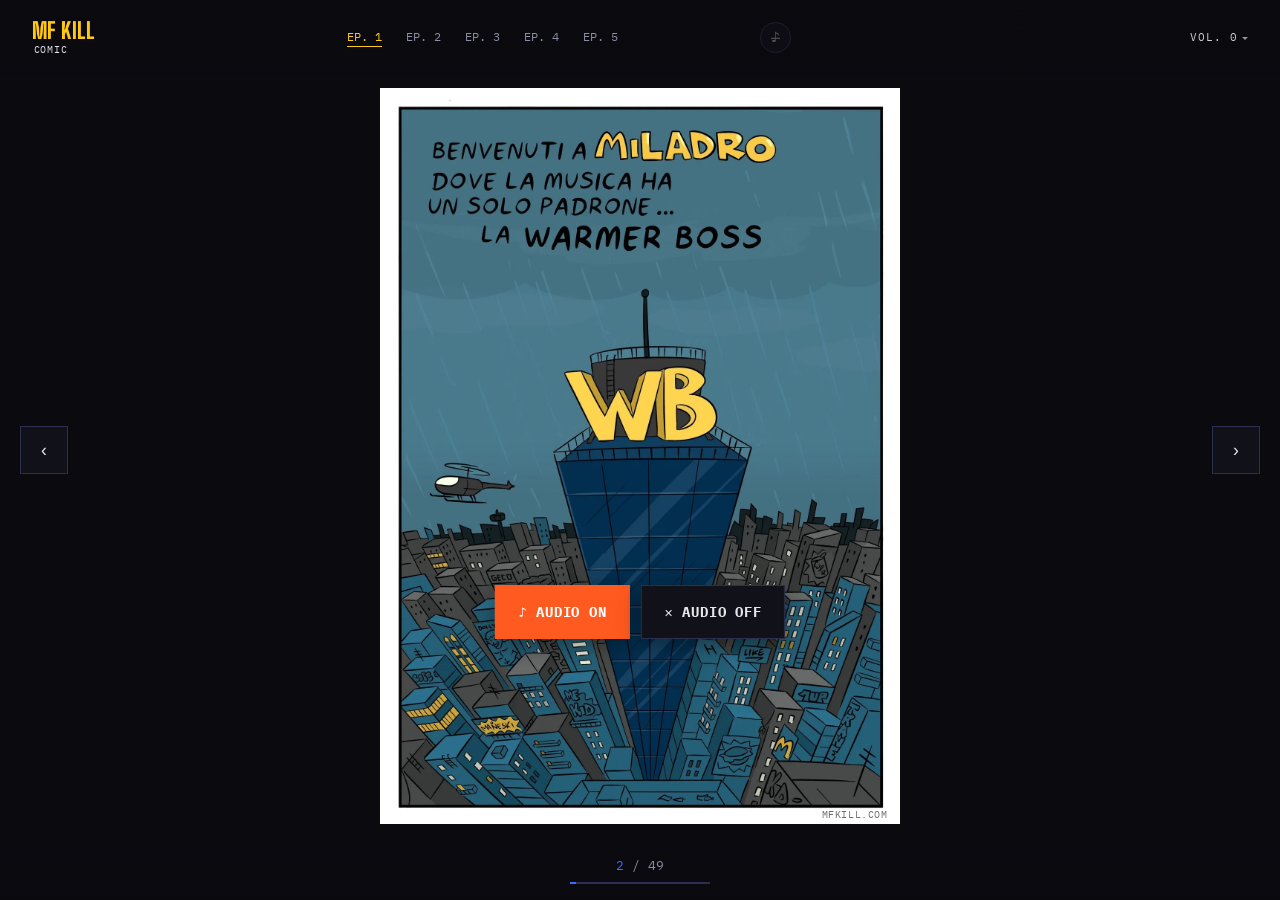
==== comic/vol0/index.html @ c5505d1c "Add files via upload" ====
<!DOCTYPE html>
<html lang="it">
<head>
<meta charset="UTF-8">
<meta name="viewport" content="width=device-width, initial-scale=1.0, viewport-fit=cover">
<title>MF KILL — Vol. 0</title>
<meta name="description" content="MF KILL — leggi gratis online il Volume 0 del fumetto. Scorri le tavole, episodio dopo episodio, con colonna sonora dedicata.">
<link rel="canonical" href="https://mfkill.com/comic/vol0/">

<meta property="og:type" content="website">
<meta property="og:site_name" content="MF KILL">
<meta property="og:title" content="MF KILL — Vol. 0">
<meta property="og:description" content="Leggi gratis online il Volume 0 del fumetto. Scorri le tavole, episodio dopo episodio, con colonna sonora dedicata.">
<meta property="og:image" content="https://mfkill.com/comic/og-image.jpg">
<meta property="og:image:width" content="1200">
<meta property="og:image:height" content="630">
<meta property="og:url" content="https://mfkill.com/comic/vol0/">
<meta name="twitter:card" content="summary_large_image">
<meta name="twitter:title" content="MF KILL — Vol. 0">
<meta name="twitter:description" content="Leggi gratis online il Volume 0 del fumetto.">
<meta name="twitter:image" content="https://mfkill.com/comic/og-image.jpg">

<link rel="icon" href="../favicon.ico" sizes="any">
<link rel="icon" type="image/png" href="../favicon-32.png" sizes="32x32">
<link rel="apple-touch-icon" href="../apple-touch-icon.png">
<meta name="theme-color" content="#0A0A0F">

<link rel="preconnect" href="https://fonts.googleapis.com">
<link rel="preconnect" href="https://fonts.gstatic.com" crossorigin>
<link href="https://fonts.googleapis.com/css2?family=Big+Shoulders+Display:wght@600;800&family=IBM+Plex+Mono:wght@400;500;700&family=Inter:wght@400;500&display=swap" rel="stylesheet">
<link rel="stylesheet" href="../reader.css">
</head>
<body>
<noscript>
  <div style="max-width:32rem;margin:4rem auto;padding:1.5rem;font-family:sans-serif;color:#E7E6EA;background:#111119;border:1px solid #2B3050;text-align:center;">
    MF KILL è un fumetto interattivo e richiede JavaScript per essere letto. Attivalo dalle impostazioni del browser per continuare.
  </div>
</noscript>

<div class="top-bar">
  <a class="brand-block" href="../../">
    <span class="wordmark">MF KILL</span>
    <span class="category">comic</span>
  </a>
  <nav class="episode-nav" id="episode-nav"></nav>
  <button class="sound-toggle-btn" id="sound-toggle-btn" aria-label="Attiva o disattiva l'audio" title="Audio">♪</button>
  <div class="volume-tag" id="volume-tag"></div>
</div>

<button class="arrow-btn prev" id="btn-prev" aria-label="Pagina precedente">‹</button>
<div class="reader-scroll" id="reader-scroll"></div>
<button class="arrow-btn next" id="btn-next" aria-label="Pagina successiva">›</button>

<div class="reader-hud">
  <div class="counter"><span class="current" id="hud-current">1</span> / <span id="hud-total">49</span></div>
  <div class="progress-track"><div class="progress-fill" id="hud-fill"></div></div>
</div>

<script src="../manifest.js"></script>
<script src="../gate.js"></script>
<script>
  // Pagina globale di apertura predefinita per QUESTO volume: calcolata
  // sommando le pagine di tutti gli episodi che vengono prima nel manifest,
  // così non va mai aggiornata a mano quando cambi l'ordine di volumi o
  // episodi. Se il primo episodio del volume ha una copertina
  // (coverPages in manifest.js), l'apertura la salta e mostra subito la
  // prima tavola numerata — la copertina resta comunque raggiungibile
  // scorrendo indietro.
  const ENTRY_PAGE = (function () {
    let cursor = 1;
    for (const ep of EPISODES) {
      if (ep.volume === "vol0") return cursor + (ep.coverPages || 0);
      cursor += ep.pages;
    }
    return 1;
  })();
</script>
<script src="../reader.js"></script>

<!-- Cloudflare Web Analytics --><script type='module' src='https://static.cloudflareinsights.com/beacon.min.js' data-cf-beacon='{"token": "44621508a9294d1ea696bdd8168d1451"}'></script><!-- End Cloudflare Web Analytics -->
</body>
</html>
---- comic/reader.css ----
/* Stile condiviso del lettore — usato da ogni cartella volX/. Modificare
   qui cambia l'aspetto in TUTTI i volumi contemporaneamente. */

:root {
  --void: #0A0A0F;
  --void-soft: #111119;
  --cobalt: #1D3FE0;
  --cobalt-bright: #3D6BFF;
  --yellow: #FFC814;
  --signal: #FF5A1F;
  --paper: #ECE7DC;
  --ink: #16161A;
  --line: #2B3050;
  --line-soft: rgba(43, 48, 80, 0.5);
  --text: #E7E6EA;
  --text-dim: #8B8FA3;
}

* { box-sizing: border-box; margin: 0; padding: 0; }
html, body { height: 100%; overscroll-behavior: none; }
body {
  background: var(--void);
  color: var(--text);
  font-family: 'Inter', sans-serif;
  overflow: hidden;
}
::selection { background: var(--signal); color: var(--void); }

/* Nasconde visivamente un testo mantenendolo leggibile dagli screen
   reader — usata per la label del campo email della tendina (il
   placeholder da solo non è una label accessibile). */
.sr-only {
  position: absolute;
  width: 1px; height: 1px;
  padding: 0; margin: -1px;
  overflow: hidden;
  clip: rect(0, 0, 0, 0);
  white-space: nowrap;
  border: 0;
}

/* ---------- Top bar: logo + episodi ---------- */

.top-bar {
  position: fixed;
  top: 0; left: 0; right: 0;
  z-index: 100;
  display: grid;
  grid-template-columns: 1fr auto 1fr 1fr;
  align-items: center;
  padding: 1.25rem 2rem;
  padding-top: calc(1.25rem + env(safe-area-inset-top));
  background: linear-gradient(to bottom, rgba(10,10,15,0.95), rgba(10,10,15,0));
  pointer-events: none;
}
.top-bar * { pointer-events: auto; }

.brand-block {
  grid-column: 1;
  justify-self: start;
  display: flex;
  flex-direction: column;
  gap: 0.15rem;
  text-decoration: none;
  line-height: 1;
  padding-right: 1rem;
}
.wordmark {
  font-family: 'Big Shoulders Display', sans-serif;
  font-weight: 800;
  font-size: 1.4rem;
  letter-spacing: 0.02em;
  color: var(--yellow);
  white-space: nowrap;
}
.category {
  font-family: 'IBM Plex Mono', monospace;
  font-size: 0.62rem;
  letter-spacing: 0.08em;
  color: var(--text);
  text-transform: uppercase;
  padding-left: 0.1rem;
}

.episode-nav {
  grid-column: 2;
  justify-self: center;
  display: flex;
  gap: 1.5rem;
  font-family: 'IBM Plex Mono', monospace;
  font-size: 0.78rem;
  transition: opacity 0.15s ease;
}
.episode-nav button {
  font: inherit;
  background: none;
  border: none;
  border-bottom: 1px solid transparent;
  padding: 0 0 2px;
  color: var(--text-dim);
  text-decoration: none;
  cursor: pointer;
  -webkit-tap-highlight-color: transparent;
  transition: color 0.15s, border-color 0.15s;
}
.episode-nav button:hover { color: var(--text); }
.episode-nav button.current {
  color: var(--yellow);
  border-color: var(--yellow);
}

/* Tastino audio fisso: sempre visibile di fianco all'etichetta del
   volume, indipendente dalla tendina iniziale ON/OFF — permette di
   riattivare o silenziare in qualsiasi momento della lettura. */
.sound-toggle-btn {
  grid-column: 3;
  justify-self: center;
  width: 1.9rem;
  height: 1.9rem;
  display: flex;
  align-items: center;
  justify-content: center;
  border-radius: 50%;
  border: 1px solid var(--line);
  background: var(--void-soft);
  color: var(--text);
  font-size: 0.85rem;
  cursor: pointer;
  transition: opacity 0.15s, border-color 0.15s, color 0.15s;
}
.sound-toggle-btn:hover { border-color: var(--text-dim); }
.sound-toggle-btn.muted {
  color: var(--text-dim);
  opacity: 0.55;
}

/* Etichetta del volume corrente: dato secondario, discreto — cambia da
   sola (stessa logica della barra episodi) quando si passa al volume
   successivo. Specchia il logo sull'altro lato della barra. */
.volume-tag {
  grid-column: 4;
  justify-self: end;
  position: relative;
  font-family: 'IBM Plex Mono', monospace;
  font-size: 0.68rem;
  letter-spacing: 0.08em;
  color: var(--text-dim);
  opacity: 0.45;
  white-space: nowrap;
}

/* Quando ci sono più volumi, l'etichetta diventa un piccolo selettore —
   più visibile del semplice dato informativo, per far capire che si può
   toccare: bianco pieno invece del grigio discreto di default. */
.volume-tag.clickable {
  cursor: pointer;
  color: var(--text);
  opacity: 0.9;
  transition: opacity 0.15s;
}
.volume-tag.clickable:hover,
.volume-tag.clickable:focus-visible { opacity: 1; }
.volume-tag.clickable::after {
  content: "";
  display: inline-block;
  margin-left: 0.4em;
  border: 3px solid transparent;
  border-top-color: currentColor;
  opacity: 0.7;
  vertical-align: middle;
  transform: translateY(1px);
}

.volume-menu {
  position: absolute;
  top: calc(100% + 0.6rem);
  right: 0;
  display: flex;
  flex-direction: column;
  min-width: 6.5rem;
  background: var(--void-soft);
  border: 1px solid var(--line);
  opacity: 0;
  transform: translateY(-4px);
  pointer-events: none;
  transition: opacity 0.15s ease, transform 0.15s ease;
  z-index: 110;
}
.volume-menu.open {
  opacity: 1;
  transform: translateY(0);
  pointer-events: auto;
}
.volume-menu button {
  font-family: 'IBM Plex Mono', monospace;
  font-size: 0.72rem;
  letter-spacing: 0.06em;
  text-align: left;
  padding: 0.6rem 0.85rem;
  background: transparent;
  border: none;
  border-bottom: 1px solid var(--line-soft);
  color: var(--text-dim);
  cursor: pointer;
  -webkit-tap-highlight-color: transparent;
  transition: color 0.15s, background 0.15s;
}
.volume-menu button:last-child { border-bottom: none; }
.volume-menu button:hover { color: var(--text); background: rgba(255,255,255,0.04); }
.volume-menu button.current { color: var(--yellow); }

@media (max-width: 640px) {
  .top-bar { padding-left: 1.25rem; padding-right: 1.25rem; }
  .wordmark { font-size: 1.05rem; }
  .category { font-size: 0.56rem; }
  .episode-nav { gap: 0.65rem; font-size: 0.66rem; }
  .volume-tag { font-size: 0.58rem; }
}
@media (max-width: 380px) {
  .episode-nav { gap: 0.45rem; font-size: 0.6rem; }
  .volume-tag { display: none; } /* su schermi molto stretti lascia spazio a logo + episodi */
}

/* ---------- Reader: striscia orizzontale a scorrimento con snap ---------- */

.reader-scroll {
  position: fixed;
  inset: 0;
  display: flex;
  overflow-x: auto;
  overflow-y: hidden;
  scroll-snap-type: x mandatory;
  -webkit-overflow-scrolling: touch;
  scrollbar-width: none;
}
.reader-scroll::-webkit-scrollbar { display: none; }

.page-slide {
  flex: 0 0 100%;
  scroll-snap-align: center;
  scroll-snap-stop: always;
  display: flex;
  align-items: center;
  justify-content: center;
  padding: 5.5rem 1.1rem 4.75rem;
}

/* Le tavole sono tutte 1400×1980px (stesso rapporto): fissando questo
   stesso rapporto sulla page-card, il suo riquadro combacia sempre
   esattamente con l'immagine visibile, senza bande vuote ai lati
   quando è l'altezza dello schermo a essere il vincolo (finestre
   larghe e basse) — così il watermark, agganciato all'angolo della
   page-card, cade sempre dentro al bordo bianco della tavola e mai
   fuori. */
.page-card {
  position: relative;
  width: min(720px, 100%, calc((100vh - 10.25rem) * 1400 / 1980));
  /* 100dvh invece di 100vh su chi lo supporta: su Safari iOS 100vh conta
     l'altezza "con la barra degli indirizzi nascosta", quindi sballa la
     misura finché non scorri — dvh segue l'altezza visibile reale. Se il
     browser non conosce dvh scarta la riga e resta quella sopra. */
  width: min(720px, 100%, calc((100dvh - 10.25rem) * 1400 / 1980));
  aspect-ratio: 1400 / 1980;
  background: transparent;
}
.page-card img {
  display: block;
  width: 100%;
  height: 100%;
  object-fit: contain;
  user-select: none;
  -webkit-user-drag: none;
  pointer-events: none;
}
/* Watermark discreto: dissuade la ricondivisione senza disturbare la
   lettura — piccolo, nero, semi-trasparente. Posizionato a distanza
   fissa dall'angolo in basso a destra della page-card (non in
   percentuale): resta sempre nello stesso identico punto tavola dopo
   tavola, appoggiato sul bordo bianco. */
.page-card .page-watermark {
  position: absolute;
  bottom: 0.2rem;
  right: 0.8rem;
  font-family: 'IBM Plex Mono', monospace;
  font-size: 0.6rem;
  letter-spacing: 0.06em;
  text-transform: uppercase;
  color: #0A0A0A;
  opacity: 0.6;
  pointer-events: none;
  user-select: none;
}
@media (max-width: 480px) {
  .page-card .page-watermark { font-size: 0.52rem; bottom: 0.15rem; right: 0.6rem; }
}

.page-card .placeholder {
  aspect-ratio: 3 / 4.4;
  display: flex;
  flex-direction: column;
  align-items: center;
  justify-content: center;
  gap: 0.6rem;
  background: var(--paper);
  color: var(--ink);
  font-family: 'IBM Plex Mono', monospace;
  font-size: 0.8rem;
  text-align: center;
  padding: 2rem;
}
.page-card .placeholder strong {
  font-family: 'Big Shoulders Display', sans-serif;
  font-weight: 800;
  font-size: 1.8rem;
  color: var(--ink);
}

/* Frecce: solo su dispositivi con puntatore preciso (mouse/trackpad).
   Su touch lo swipe basta, come nell'app Foto. */
.arrow-btn {
  position: fixed;
  top: 50%;
  transform: translateY(-50%);
  width: 3rem; height: 3rem;
  border: 1px solid var(--line);
  background: var(--void-soft);
  color: var(--text);
  display: flex;
  align-items: center;
  justify-content: center;
  cursor: pointer;
  z-index: 60;
  font-size: 1.1rem;
  transition: border-color 0.15s, color 0.15s, opacity 0.15s;
}
.arrow-btn:hover { border-color: var(--signal); color: var(--signal); }
.arrow-btn.prev { left: 1.25rem; }
.arrow-btn.next { right: 1.25rem; }
.arrow-btn:disabled { opacity: 0.2; cursor: default; }
.arrow-btn:disabled:hover { border-color: var(--line); color: var(--text); }

@media (pointer: coarse) {
  .arrow-btn { display: none; }
}

.reader-hud {
  position: fixed;
  bottom: 0; left: 0; right: 0;
  z-index: 50;
  display: flex;
  flex-direction: column;
  align-items: center;
  gap: 0.5rem;
  padding: 1rem;
  padding-bottom: calc(1rem + env(safe-area-inset-bottom));
  background: linear-gradient(to top, rgba(10,10,15,0.95), rgba(10,10,15,0));
  font-family: 'IBM Plex Mono', monospace;
  font-size: 0.8rem;
  color: var(--text-dim);
  pointer-events: none;
}
.counter { min-width: 5.5rem; text-align: center; }
.counter .current { color: var(--cobalt-bright); }
.progress-track {
  width: 140px;
  height: 2px;
  background: var(--line);
  position: relative;
}
.progress-fill {
  position: absolute;
  top: 0; left: 0; bottom: 0;
  background: var(--cobalt-bright);
  width: 2%;
  transition: width 0.15s ease;
}

/* ---------- Scelta colonna sonora: due tasti (ON/OFF) affiancati, grandi,
   all'altezza del pollice (comodo da toccare tenendo il telefono con una
   mano), centrati sullo schermo — non un'icona piccola in un angolo.
   Compaiono insieme all'apertura, e con un tap su uno dei due spariscono
   entrambi per sempre: da quel momento la scelta vale per tutta la
   lettura (se ON, il sottofondo cambia da solo passando da un episodio
   all'altro). Spenti di default perché i browser bloccano comunque
   l'audio automatico. ---------- */
.sound-prompt {
  position: fixed;
  left: 50%;
  bottom: 29%;
  transform: translate(-50%, 0);
  z-index: 90;
  display: flex;
  gap: 0.7rem;
  opacity: 1;
  transition: opacity 0.35s ease, transform 0.35s ease;
}
.sound-prompt.dismissed {
  opacity: 0;
  transform: translate(-50%, 8px);
  pointer-events: none;
}
.sound-choice {
  display: flex;
  align-items: center;
  gap: 0.55rem;
  font-family: 'IBM Plex Mono', monospace;
  font-weight: 700;
  font-size: 0.85rem;
  letter-spacing: 0.06em;
  padding: 1.05rem 1.4rem;
  cursor: pointer;
  -webkit-tap-highlight-color: transparent;
  box-shadow: 0 6px 24px rgba(0,0,0,0.4);
  transition: background 0.15s, border-color 0.15s;
}
.sound-choice span { font-size: 0.85rem; font-weight: 700; }
.sound-choice.on {
  color: #FFFFFF;
  background: var(--signal);
  border: 1px solid var(--signal);
}
.sound-choice.on:hover { background: #ff7440; border-color: #ff7440; }
.sound-choice.off {
  color: var(--text);
  background: var(--void-soft);
  border: 1px solid var(--line);
}
.sound-choice.off:hover { border-color: var(--text-dim); }
@media (max-width: 480px) {
  .sound-prompt { bottom: 27%; gap: 0.5rem; }
  .sound-choice { font-size: 0.74rem; padding: 0.9rem 1.05rem; }
  .sound-choice span { font-size: 0.74rem; }
}
@media (max-width: 360px) {
  .sound-choice span { display: none; } /* resta solo l'icona, per stare affiancati anche su schermi stretti */
}

/* ---------- Tendina di iscrizione (gate email dopo Ep.4) ---------- */

.gate-overlay {
  position: fixed;
  inset: 0;
  z-index: 300;
  display: flex;
  align-items: center;
  justify-content: center;
  padding: 1.5rem;
  background: rgba(10, 10, 15, 0.88);
  backdrop-filter: blur(6px);
  -webkit-backdrop-filter: blur(6px);
  opacity: 0;
  pointer-events: none;
  transition: opacity 0.25s ease;
}
.gate-overlay.visible {
  opacity: 1;
  pointer-events: auto;
}

.gate-card {
  position: relative;
  width: 100%;
  max-width: 400px;
  background: var(--void-soft);
  border: 1px solid var(--line);
  border-top: 3px solid var(--signal);
  padding: 2.75rem 2.25rem 2.25rem;
  transform: translateY(10px);
  transition: transform 0.25s ease;
}
.gate-overlay.visible .gate-card { transform: translateY(0); }

.gate-close {
  position: absolute;
  top: 1.1rem; right: 1.1rem;
  width: 2rem; height: 2rem;
  border: none;
  background: transparent;
  color: var(--text-dim);
  font-size: 1rem;
  cursor: pointer;
  display: flex;
  align-items: center;
  justify-content: center;
  transition: color 0.15s;
}
.gate-close:hover { color: var(--text); }

.gate-eyebrow {
  font-family: 'IBM Plex Mono', monospace;
  font-size: 0.68rem;
  letter-spacing: 0.08em;
  text-transform: uppercase;
  color: var(--signal);
  margin-bottom: 0.85rem;
}

.gate-title {
  font-family: 'Big Shoulders Display', sans-serif;
  font-weight: 800;
  font-size: 1.7rem;
  line-height: 1.08;
  color: var(--text);
  margin-bottom: 1rem;
  padding-right: 1.25rem;
}

.gate-body {
  font-family: 'Inter', sans-serif;
  font-size: 0.9rem;
  line-height: 1.6;
  color: var(--text-dim);
  margin-bottom: 1.85rem;
}

.gate-form {
  display: flex;
  flex-direction: column;
  gap: 0.65rem;
}
.gate-form input[type="email"] {
  font-family: 'Inter', sans-serif;
  font-size: 0.95rem;
  padding: 0.9rem 1rem;
  background: var(--void);
  border: 1px solid var(--line);
  color: var(--text);
  outline: none;
  transition: border-color 0.15s;
}
.gate-form input[type="email"]::placeholder { color: var(--text-dim); }
.gate-form input[type="email"]:focus { border-color: var(--signal); }

.gate-form button {
  font-family: 'IBM Plex Mono', monospace;
  font-size: 0.82rem;
  letter-spacing: 0.02em;
  font-weight: 500;
  padding: 0.95rem 1rem;
  background: var(--signal);
  border: 1px solid var(--signal);
  color: var(--void);
  cursor: pointer;
  transition: background 0.15s;
}
.gate-form button:hover { background: #ff7440; }
.gate-form button:disabled { opacity: 0.6; cursor: default; }

/* Secondario rispetto al form email (che è già il CTA principale): solo
   un piccolo link testuale, senza bordo/bottone, per non competere
   visivamente con "Continua a leggere". */
.gate-instagram {
  display: flex;
  align-items: center;
  justify-content: center;
  gap: 0.4rem;
  text-align: center;
  font-family: 'IBM Plex Mono', monospace;
  font-size: 0.7rem;
  letter-spacing: 0.04em;
  color: var(--text-dim);
  text-decoration: underline;
  text-underline-offset: 2px;
  padding: 0.4rem 0;
  margin-top: 0.6rem;
  transition: color 0.15s;
}
.gate-instagram:hover { color: var(--text); }
.gate-instagram-icon {
  width: 0.95rem;
  height: 0.95rem;
  flex-shrink: 0;
}

/* Niente opacity qui sopra: text-dim è già abbastanza discreto da solo —
   ridurne ancora la trasparenza scendeva sotto la soglia di contrasto
   leggibile (WCAG AA) su testo così piccolo. */
.gate-disclaimer {
  font-family: 'IBM Plex Mono', monospace;
  font-size: 0.66rem;
  color: var(--text-dim);
  margin-top: 1.25rem;
  text-align: center;
}

.gate-success {
  font-family: 'Inter', sans-serif;
  font-size: 0.92rem;
  color: var(--text);
  text-align: center;
  padding: 0.5rem 0 0.25rem;
  display: none;
}
.gate-success.visible { display: block; }
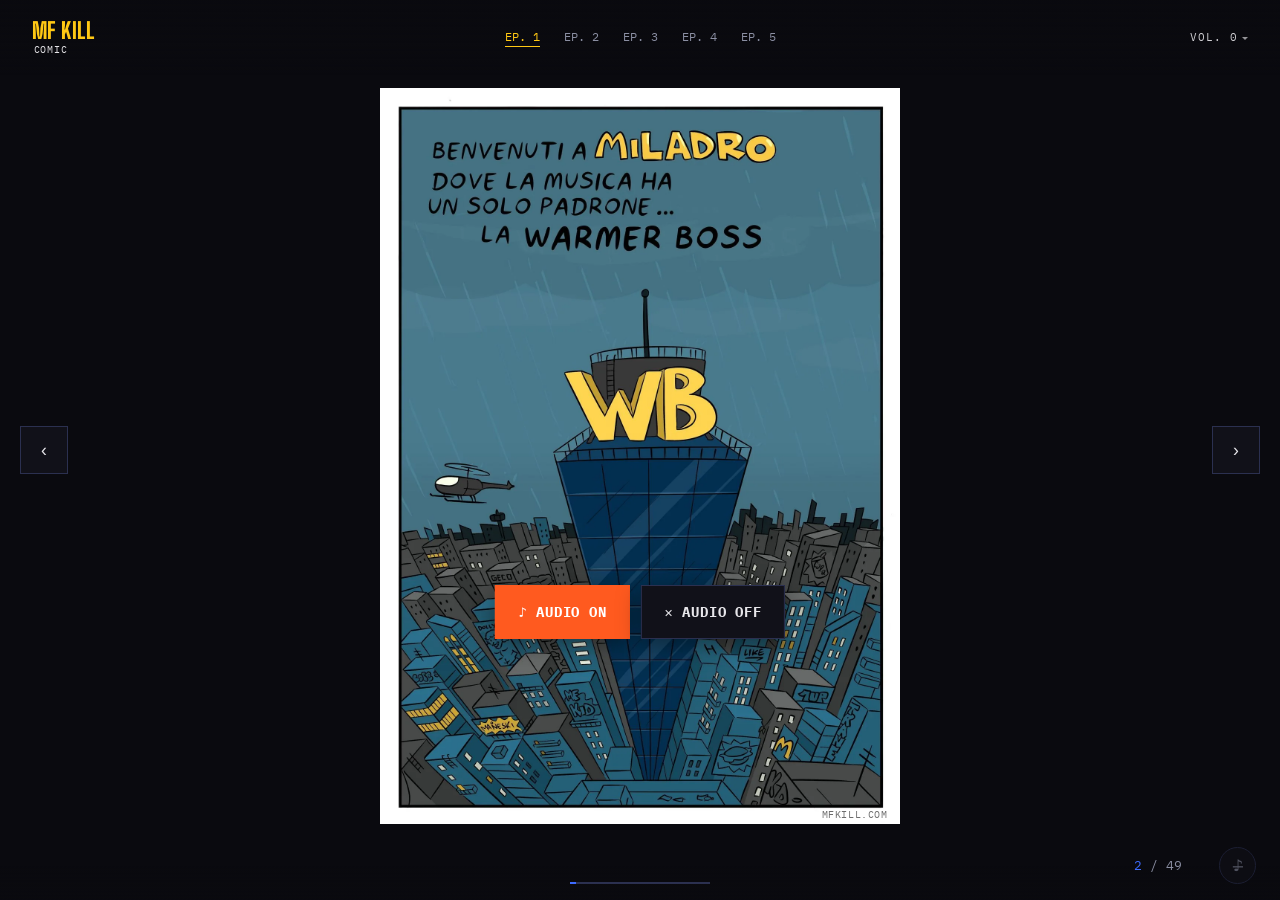
==== commit f07a6920: "Add sound toggle button and update HUD layout" ====
--- a/comic/vol0/index.html
+++ b/comic/vol0/index.html
@@ -43,7 +43,6 @@
     <span class="category">comic</span>
   </a>
   <nav class="episode-nav" id="episode-nav"></nav>
-  <button class="sound-toggle-btn" id="sound-toggle-btn" aria-label="Attiva o disattiva l'audio" title="Audio">♪</button>
   <div class="volume-tag" id="volume-tag"></div>
 </div>
 
@@ -52,8 +51,11 @@
 <button class="arrow-btn next" id="btn-next" aria-label="Pagina successiva">›</button>
 
 <div class="reader-hud">
-  <div class="counter"><span class="current" id="hud-current">1</span> / <span id="hud-total">49</span></div>
   <div class="progress-track"><div class="progress-fill" id="hud-fill"></div></div>
+  <div class="hud-corner">
+    <div class="counter"><span class="current" id="hud-current">1</span> / <span id="hud-total">49</span></div>
+    <button class="sound-toggle-btn" id="sound-toggle-btn" aria-label="Attiva o disattiva l'audio" title="Audio">♪</button>
+  </div>
 </div>
 
 <script src="../manifest.js"></script>
--- a/comic/reader.css
+++ b/comic/reader.css
@@ -46,7 +46,7 @@
   top: 0; left: 0; right: 0;
   z-index: 100;
   display: grid;
-  grid-template-columns: 1fr auto 1fr 1fr;
+  grid-template-columns: 1fr auto 1fr;
   align-items: center;
   padding: 1.25rem 2rem;
   padding-top: calc(1.25rem + env(safe-area-inset-top));
@@ -109,14 +109,14 @@
   border-color: var(--yellow);
 }
 
-/* Tastino audio fisso: sempre visibile di fianco all'etichetta del
-   volume, indipendente dalla tendina iniziale ON/OFF — permette di
-   riattivare o silenziare in qualsiasi momento della lettura. */
+/* Tastino audio: vive in basso a destra, di fianco al contatore pagine
+   (vedi .hud-corner più sotto) — sempre visibile, indipendente dalla
+   tendina iniziale ON/OFF, permette di riattivare o silenziare in
+   qualsiasi momento della lettura. */
 .sound-toggle-btn {
-  grid-column: 3;
-  justify-self: center;
-  width: 1.9rem;
-  height: 1.9rem;
+  width: 2.3rem;
+  height: 2.3rem;
+  flex-shrink: 0;
   display: flex;
   align-items: center;
   justify-content: center;
@@ -124,8 +124,9 @@
   border: 1px solid var(--line);
   background: var(--void-soft);
   color: var(--text);
-  font-size: 0.85rem;
-  cursor: pointer;
+  font-size: 1rem;
+  cursor: pointer;
+  pointer-events: auto;
   transition: opacity 0.15s, border-color 0.15s, color 0.15s;
 }
 .sound-toggle-btn:hover { border-color: var(--text-dim); }
@@ -138,7 +139,7 @@
    sola (stessa logica della barra episodi) quando si passa al volume
    successivo. Specchia il logo sull'altro lato della barra. */
 .volume-tag {
-  grid-column: 4;
+  grid-column: 3;
   justify-self: end;
   position: relative;
   font-family: 'IBM Plex Mono', monospace;
@@ -359,8 +360,6 @@
   color: var(--text-dim);
   pointer-events: none;
 }
-.counter { min-width: 5.5rem; text-align: center; }
-.counter .current { color: var(--cobalt-bright); }
 .progress-track {
   width: 140px;
   height: 2px;
@@ -374,6 +373,21 @@
   width: 2%;
   transition: width 0.15s ease;
 }
+
+/* Contatore pagine + tastino audio: gruppo affiancato, in basso a destra,
+   staccato dalla barra di avanzamento (che resta centrata) — abbastanza
+   distanziati tra loro da respirare, non stipati uno addosso all'altro. */
+.hud-corner {
+  position: absolute;
+  right: 1.5rem;
+  bottom: calc(1rem + env(safe-area-inset-bottom));
+  display: flex;
+  align-items: center;
+  gap: 1.1rem;
+  pointer-events: auto;
+}
+.counter { min-width: 5.5rem; text-align: center; }
+.counter .current { color: var(--cobalt-bright); }
 
 /* ---------- Scelta colonna sonora: due tasti (ON/OFF) affiancati, grandi,
    all'altezza del pollice (comodo da toccare tenendo il telefono con una
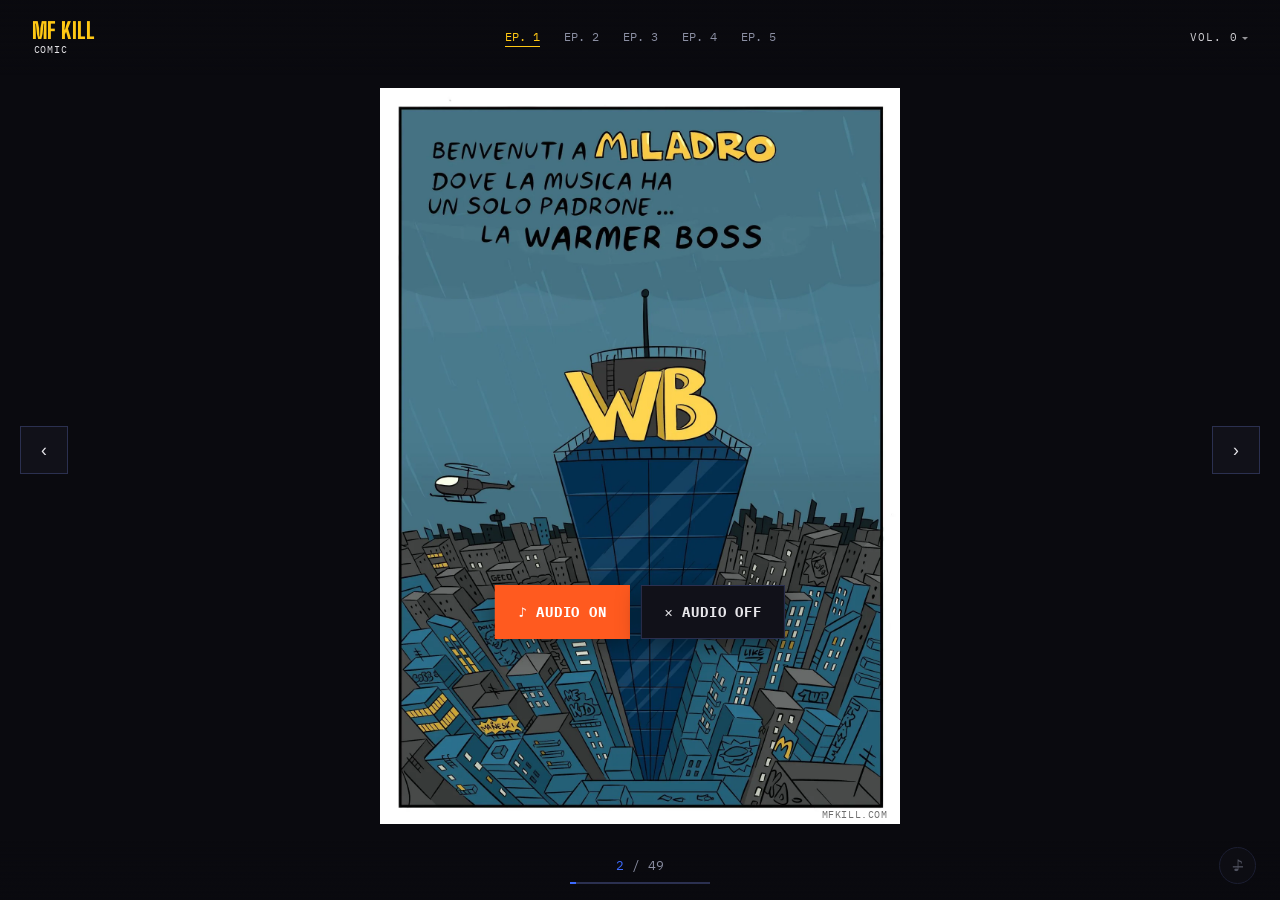
==== commit 1f146b81: "Remove duplicate counter in HUD section" ====
--- a/comic/vol0/index.html
+++ b/comic/vol0/index.html
@@ -51,9 +51,9 @@
 <button class="arrow-btn next" id="btn-next" aria-label="Pagina successiva">›</button>
 
 <div class="reader-hud">
+  <div class="counter"><span class="current" id="hud-current">1</span> / <span id="hud-total">49</span></div>
   <div class="progress-track"><div class="progress-fill" id="hud-fill"></div></div>
   <div class="hud-corner">
-    <div class="counter"><span class="current" id="hud-current">1</span> / <span id="hud-total">49</span></div>
     <button class="sound-toggle-btn" id="sound-toggle-btn" aria-label="Attiva o disattiva l'audio" title="Audio">♪</button>
   </div>
 </div>
--- a/comic/reader.css
+++ b/comic/reader.css
@@ -374,20 +374,17 @@
   transition: width 0.15s ease;
 }
 
-/* Contatore pagine + tastino audio: gruppo affiancato, in basso a destra,
-   staccato dalla barra di avanzamento (che resta centrata) — abbastanza
-   distanziati tra loro da respirare, non stipati uno addosso all'altro. */
+.counter { min-width: 5.5rem; text-align: center; }
+.counter .current { color: var(--cobalt-bright); }
+
+/* Tastino audio: isolato in basso a destra, staccato dal contatore/barra
+   di avanzamento che restano centrati. */
 .hud-corner {
   position: absolute;
   right: 1.5rem;
   bottom: calc(1rem + env(safe-area-inset-bottom));
-  display: flex;
-  align-items: center;
-  gap: 1.1rem;
   pointer-events: auto;
 }
-.counter { min-width: 5.5rem; text-align: center; }
-.counter .current { color: var(--cobalt-bright); }
 
 /* ---------- Scelta colonna sonora: due tasti (ON/OFF) affiancati, grandi,
    all'altezza del pollice (comodo da toccare tenendo il telefono con una
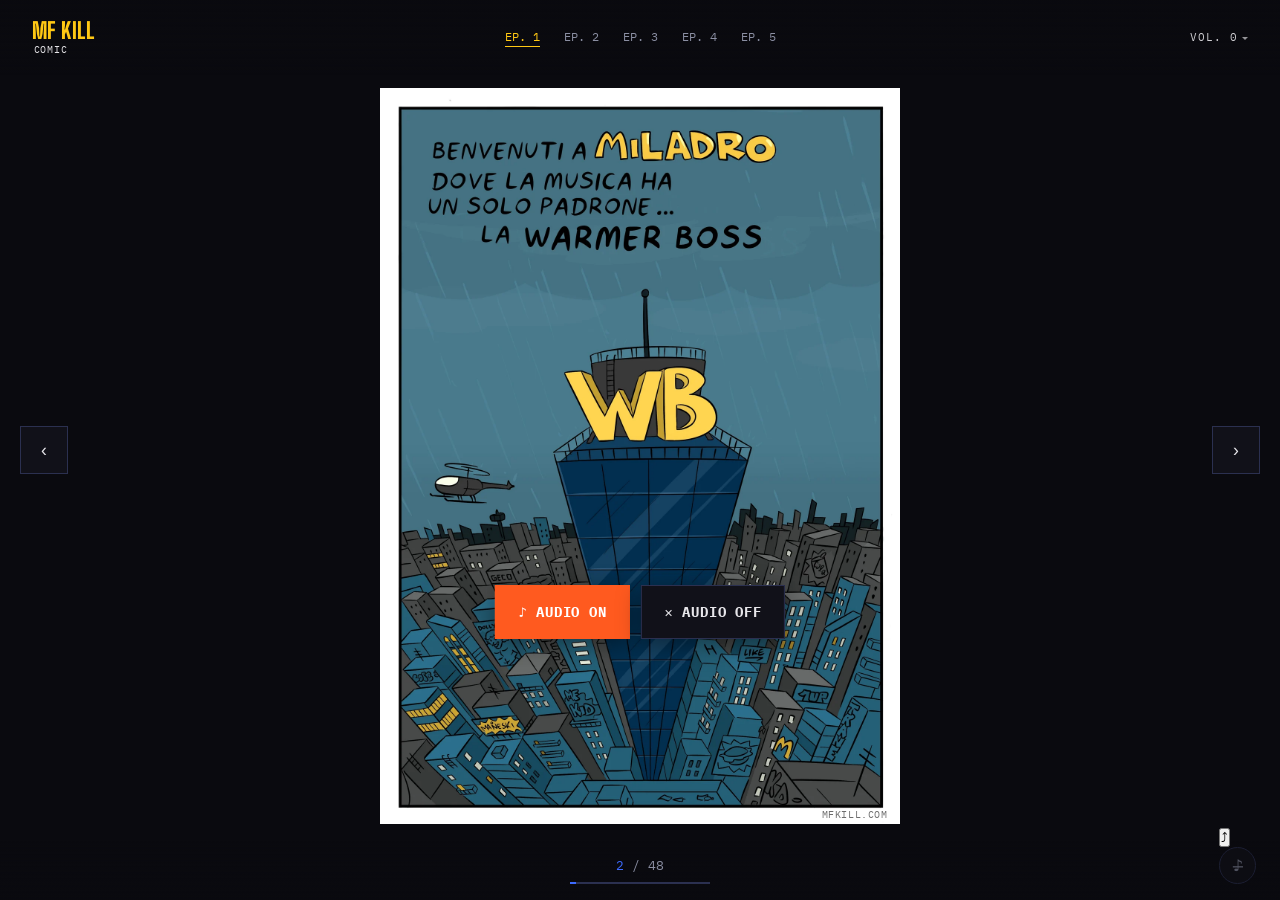
==== commit 8890a410: "Add files via upload" ====
--- a/comic/vol0/index.html
+++ b/comic/vol0/index.html
@@ -54,6 +54,7 @@
   <div class="counter"><span class="current" id="hud-current">1</span> / <span id="hud-total">49</span></div>
   <div class="progress-track"><div class="progress-fill" id="hud-fill"></div></div>
   <div class="hud-corner">
+    <button class="share-btn" id="share-btn" aria-label="Condividi MF KILL" title="Condividi">⤴</button>
     <button class="sound-toggle-btn" id="sound-toggle-btn" aria-label="Attiva o disattiva l'audio" title="Audio">♪</button>
   </div>
 </div>
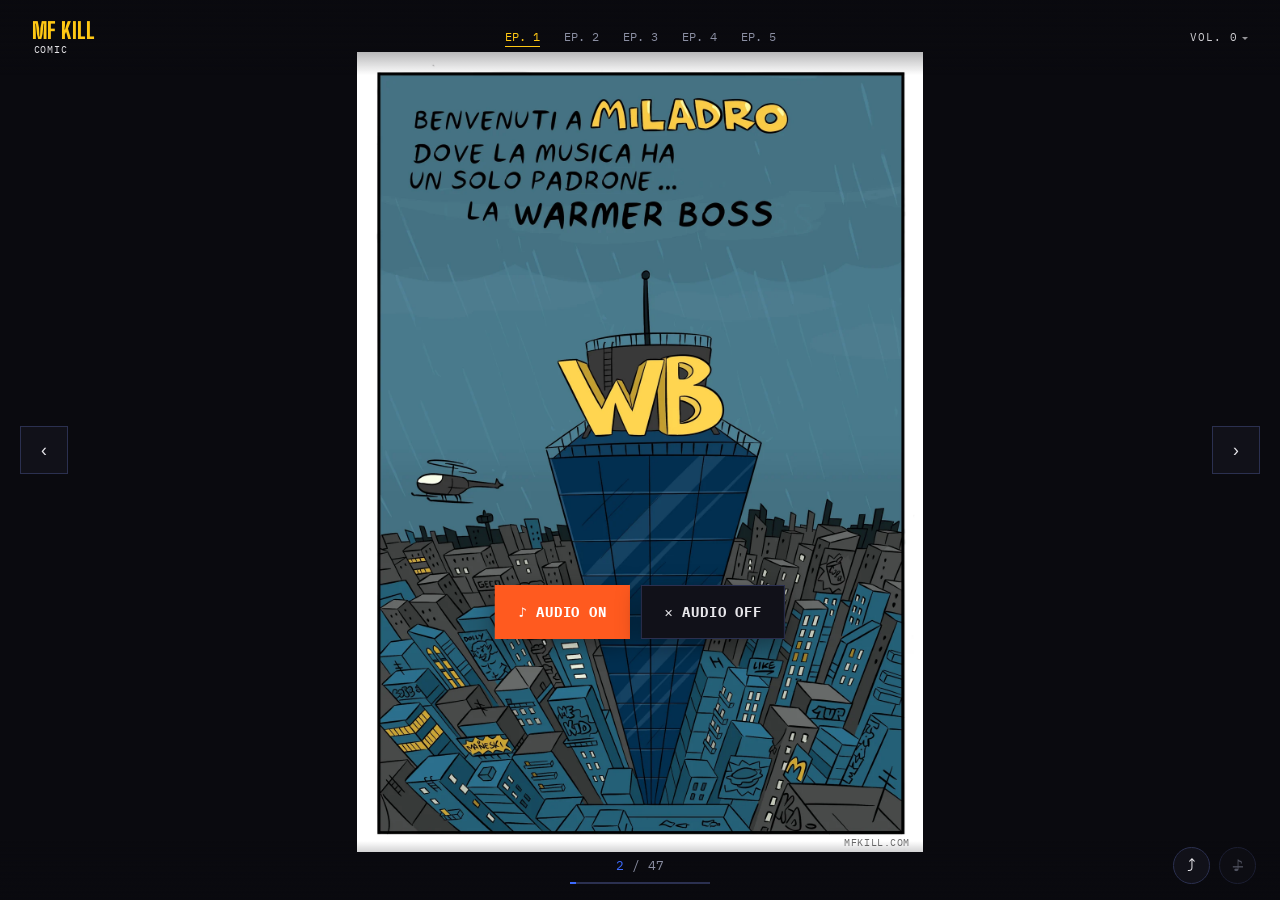
==== commit 97018e3e: "Add files via upload" ====
--- a/comic/vol0/index.html
+++ b/comic/vol0/index.html
@@ -2,7 +2,12 @@
 <html lang="it">
 <head>
 <meta charset="UTF-8">
-<meta name="viewport" content="width=device-width, initial-scale=1.0, viewport-fit=cover">
+<!-- maximum-scale=1/user-scalable=no: lo zoom "di sistema" del browser
+     (pizzico su tutta la pagina) va disattivato perché la tavola ha un
+     proprio zoom dedicato (vedi reader.js) — altrimenti i due entrano in
+     conflitto e il pizzico ingrandisce l'intera pagina invece della sola
+     tavola, con un effetto confuso su iPhone/Android. -->
+<meta name="viewport" content="width=device-width, initial-scale=1.0, maximum-scale=1.0, user-scalable=no, viewport-fit=cover">
 <title>MF KILL — Vol. 0</title>
 <meta name="description" content="MF KILL — leggi gratis online il Volume 0 del fumetto. Scorri le tavole, episodio dopo episodio, con colonna sonora dedicata.">
 <link rel="canonical" href="https://mfkill.com/comic/vol0/">
--- a/comic/reader.css
+++ b/comic/reader.css
@@ -233,8 +233,19 @@
   scroll-snap-type: x mandatory;
   -webkit-overflow-scrolling: touch;
   scrollbar-width: none;
+  /* Evita il "rimbalzo" (rubber-band) oltre la prima/ultima tavola e che
+     un trascinamento verticale accidentale interferisca con lo scroll
+     orizzontale: entrambi potevano far intravedere per un istante la
+     tavola adiacente, dando l'impressione di un doppione. */
+  overscroll-behavior-x: contain;
+  touch-action: pan-x;
 }
 .reader-scroll::-webkit-scrollbar { display: none; }
+/* Mentre una tavola è ingrandita (zoom > 1×, vedi reader.js), lo swipe
+   orizzontale per cambiare pagina va sospeso: un dito che trascina deve
+   spostare l'inquadratura dello zoom, non far scorrere alla tavola
+   successiva. */
+.reader-scroll.zoom-active { touch-action: none; }
 
 .page-slide {
   flex: 0 0 100%;
@@ -243,7 +254,13 @@
   display: flex;
   align-items: center;
   justify-content: center;
-  padding: 5.5rem 1.1rem 4.75rem;
+  padding: 3.25rem 0.75rem 3rem;
+  /* Con episodi lunghi ci sono decine di tavole tutte nel DOM insieme:
+     quelle lontane dallo schermo non vanno né disegnate né tenute pronte
+     per il layout finché non ci si avvicina — alleggerisce lo scroll su
+     telefoni meno potenti senza cambiare nulla a schermo. */
+  content-visibility: auto;
+  contain-intrinsic-size: 100vw 100vh;
 }
 
 /* Le tavole sono tutte 1400×1980px (stesso rapporto): fissando questo
@@ -255,14 +272,15 @@
    fuori. */
 .page-card {
   position: relative;
-  width: min(720px, 100%, calc((100vh - 10.25rem) * 1400 / 1980));
+  width: min(760px, 100%, calc((100vh - 6.25rem) * 1400 / 1980));
   /* 100dvh invece di 100vh su chi lo supporta: su Safari iOS 100vh conta
      l'altezza "con la barra degli indirizzi nascosta", quindi sballa la
      misura finché non scorri — dvh segue l'altezza visibile reale. Se il
      browser non conosce dvh scarta la riga e resta quella sopra. */
-  width: min(720px, 100%, calc((100dvh - 10.25rem) * 1400 / 1980));
+  width: min(760px, 100%, calc((100dvh - 6.25rem) * 1400 / 1980));
   aspect-ratio: 1400 / 1980;
   background: transparent;
+  cursor: zoom-in; /* invita al doppio tap/pizzico per ingrandire, vedi reader.js */
 }
 .page-card img {
   display: block;
@@ -272,6 +290,10 @@
   user-select: none;
   -webkit-user-drag: none;
   pointer-events: none;
+  /* Zoom con pizzico/doppio tap (vedi reader.js): l'ingrandimento si
+     anima, il trascinamento/pinch in corso disattiva la transizione via
+     JS (altrimenti "insegue" il dito con ritardo). */
+  transition: transform 0.2s ease;
 }
 /* Watermark discreto: dissuade la ricondivisione senza disturbare la
    lettura — piccolo, nero, semi-trasparente. Posizionato a distanza
@@ -377,14 +399,39 @@
 .counter { min-width: 5.5rem; text-align: center; }
 .counter .current { color: var(--cobalt-bright); }
 
-/* Tastino audio: isolato in basso a destra, staccato dal contatore/barra
-   di avanzamento che restano centrati. */
+/* Angolo con i tastini audio + condividi: isolato in basso a destra,
+   staccato dal contatore/barra di avanzamento che restano centrati. I
+   due tastini sono affiancati, stesso stile tondo. */
 .hud-corner {
   position: absolute;
   right: 1.5rem;
   bottom: calc(1rem + env(safe-area-inset-bottom));
+  display: flex;
+  align-items: center;
+  gap: 0.6rem;
   pointer-events: auto;
 }
+
+/* Tastino condividi: stesso stile del tastino audio, di fianco ad esso —
+   apre la scheda di condivisione nativa (WhatsApp compreso) sul telefono,
+   o un link diretto a WhatsApp Web/Desktop sul computer (vedi reader.js). */
+.share-btn {
+  width: 2.3rem;
+  height: 2.3rem;
+  flex-shrink: 0;
+  display: flex;
+  align-items: center;
+  justify-content: center;
+  border-radius: 50%;
+  border: 1px solid var(--line);
+  background: var(--void-soft);
+  color: var(--text);
+  font-size: 1.05rem;
+  cursor: pointer;
+  pointer-events: auto;
+  transition: opacity 0.15s, border-color 0.15s, color 0.15s;
+}
+.share-btn:hover { border-color: var(--text-dim); }
 
 /* ---------- Scelta colonna sonora: due tasti (ON/OFF) affiancati, grandi,
    all'altezza del pollice (comodo da toccare tenendo il telefono con una
